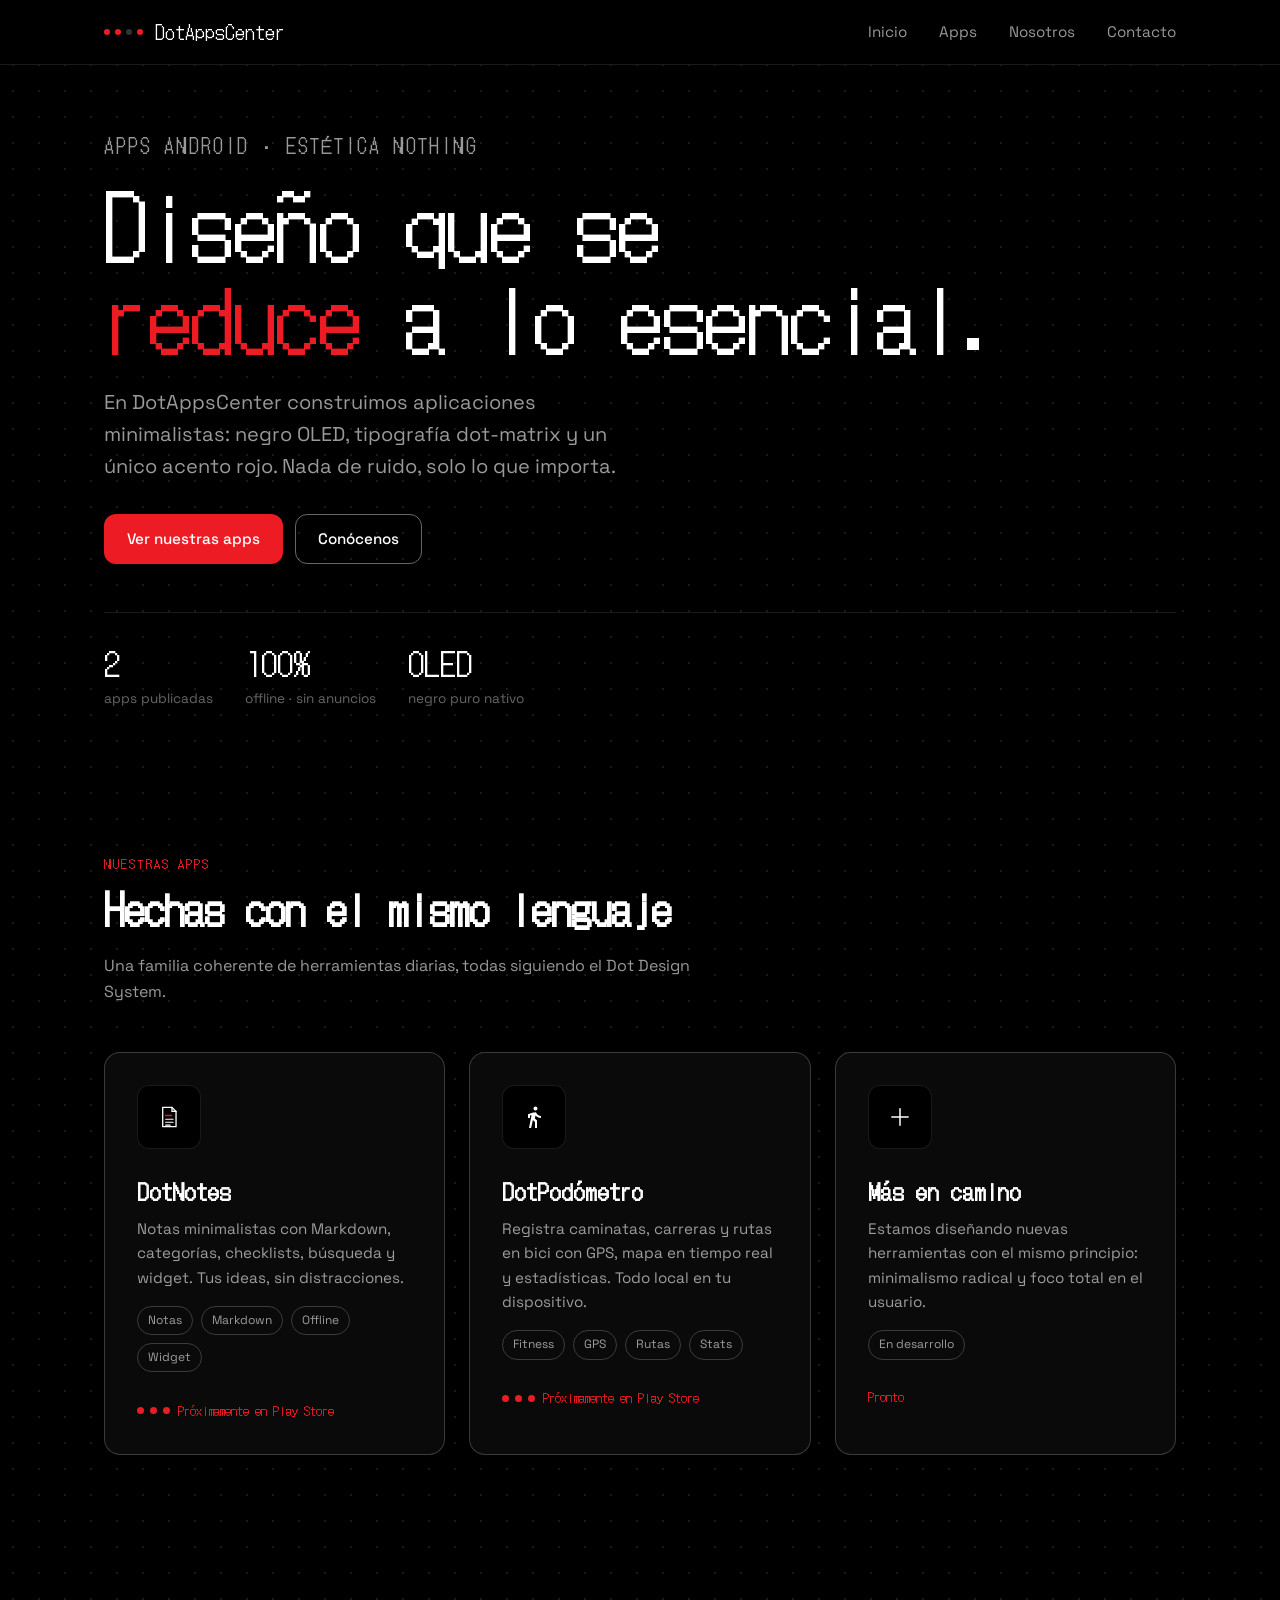
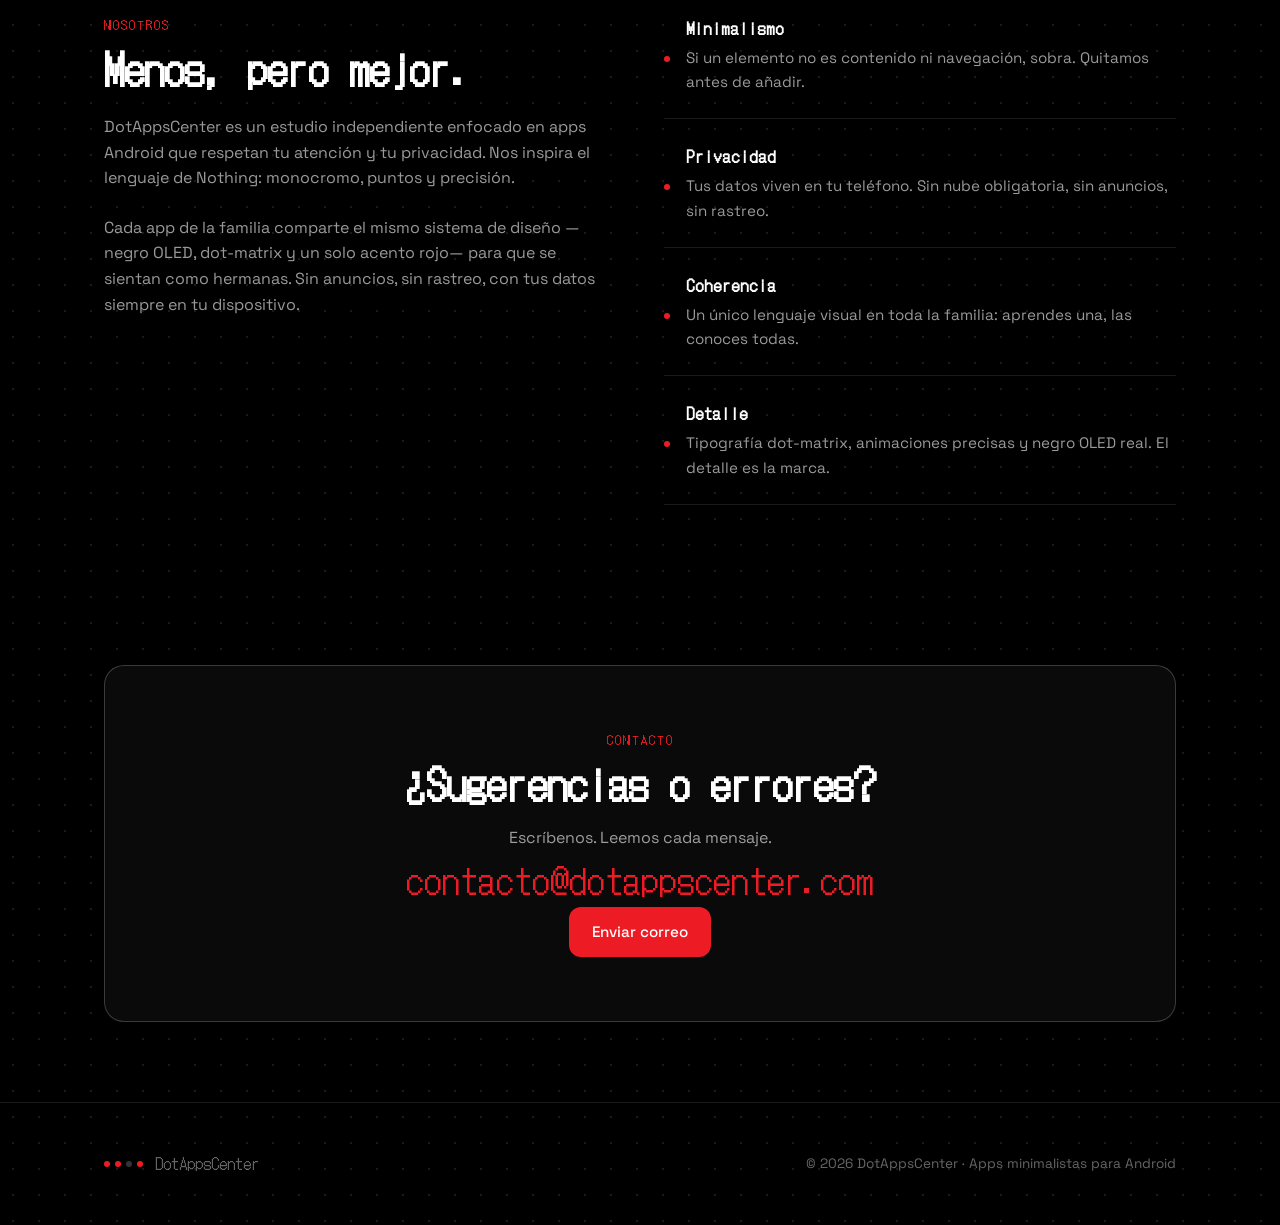
==== index.html @ b8630265 "Initial commit — web DotAppsCenter Sitio estático (HTML/CSS/JS) con la estética Dot: home, apps, nos" ====
<!DOCTYPE html>
<html lang="es">
<head>
  <meta charset="UTF-8" />
  <meta name="viewport" content="width=device-width, initial-scale=1.0" />
  <title>DotAppsCenter — Apps minimalistas</title>
  <meta name="description" content="DotAppsCenter crea apps Android minimalistas con estética Nothing: monocromo, dot-matrix y diseño esencial." />

  <!-- Fuentes: DotGothic16 (dot-matrix) + Space Grotesk — ambas SIL OFL -->
  <link rel="preconnect" href="https://fonts.googleapis.com" />
  <link rel="preconnect" href="https://fonts.gstatic.com" crossorigin />
  <link href="https://fonts.googleapis.com/css2?family=DotGothic16&family=Space+Grotesk:wght@400;500;700&display=swap" rel="stylesheet" />

  <link rel="stylesheet" href="css/styles.css" />
</head>
<body>

  <!-- ============ NAV ============ -->
  <header class="nav">
    <div class="container nav-inner">
      <a href="#inicio" class="brand">
        <span class="dots" aria-hidden="true">
          <span class="on"></span><span class="on"></span><span></span><span class="on"></span>
        </span>
        DotAppsCenter
      </a>
      <nav class="nav-links" id="navLinks">
        <a href="#inicio">Inicio</a>
        <a href="#apps">Apps</a>
        <a href="#nosotros">Nosotros</a>
        <a href="#contacto">Contacto</a>
      </nav>
      <button class="nav-toggle" id="navToggle" aria-label="Menú">
        <svg viewBox="0 0 24 24" fill="none" stroke="currentColor" stroke-width="2">
          <path d="M3 6h18M3 12h18M3 18h18" stroke-linecap="round" />
        </svg>
      </button>
    </div>
  </header>

  <main>
    <!-- ============ HERO / INICIO ============ -->
    <section id="inicio" class="hero">
      <div class="container">
        <p class="eyebrow">Apps Android · Estética Nothing</p>
        <h1 class="display">
          Diseño que se<br /><span class="accent">reduce</span> a lo esencial.
        </h1>
        <p>
          En DotAppsCenter construimos aplicaciones minimalistas: negro OLED,
          tipografía dot-matrix y un único acento rojo. Nada de ruido, solo lo que importa.
        </p>
        <div class="hero-cta">
          <a href="#apps" class="btn btn-primary">Ver nuestras apps</a>
          <a href="#nosotros" class="btn btn-ghost">Conócenos</a>
        </div>

        <div class="hero-meta">
          <div class="stat"><div class="num">2</div><div class="lbl">apps publicadas</div></div>
          <div class="stat"><div class="num">100%</div><div class="lbl">offline · sin anuncios</div></div>
          <div class="stat"><div class="num">OLED</div><div class="lbl">negro puro nativo</div></div>
        </div>
      </div>
    </section>

    <!-- ============ APPS ============ -->
    <section id="apps">
      <div class="container">
        <div class="section-head">
          <p class="eyebrow">Nuestras apps</p>
          <h2 class="section-title">Hechas con el mismo lenguaje</h2>
          <p class="muted">Una familia coherente de herramientas diarias, todas siguiendo el Dot Design System.</p>
        </div>

        <div class="apps-grid">
          <!-- DotNotes -->
          <article class="app-card">
            <div class="app-icon">
              <svg viewBox="0 0 108 108" aria-hidden="true">
                <path d="M37,28 L62,28 L73,39 L73,80 L37,80 Z" fill="none" stroke="#fff" stroke-width="3.5" stroke-linejoin="round" stroke-linecap="round"/>
                <path d="M62,28 L62,39 L73,39" fill="none" stroke="#fff" stroke-width="3.5" stroke-linejoin="round" stroke-linecap="round"/>
                <path d="M45,50 L61,50" stroke="#ed1c24" stroke-width="3.5" stroke-linecap="round"/>
                <path d="M45,60 L65,60 M45,68 L65,68 M45,76 L57,76" stroke="#fff" stroke-width="3" stroke-linecap="round"/>
              </svg>
            </div>
            <h3>DotNotes</h3>
            <p>Notas minimalistas con Markdown, categorías, checklists, búsqueda y widget. Tus ideas, sin distracciones.</p>
            <div class="tags">
              <span class="tag">Notas</span>
              <span class="tag">Markdown</span>
              <span class="tag">Offline</span>
              <span class="tag">Widget</span>
            </div>
            <span class="badge-soon"><span class="dot-pulse"><span></span><span></span><span></span></span> Próximamente en Play Store</span>
          </article>

          <!-- DotPodómetro -->
          <article class="app-card">
            <div class="app-icon">
              <svg viewBox="0 0 108 108" aria-hidden="true">
                <g transform="translate(21.6,21.6) scale(2.7)">
                  <path fill="#fff" d="M13.5,5.5c1.1,0 2,-0.9 2,-2s-0.9,-2 -2,-2 -2,0.9 -2,2 0.9,2 2,2zM9.8,8.9L7,23h2.1l1.8,-8 2.1,2v6h2v-7.5l-2.1,-2 0.6,-3C14.8,12 16.8,13 19,13v-2c-1.9,0 -3.5,-1 -4.3,-2.4l-1,-1.6C13.3,7.8 12.7,7.4 12,7.4c-0.3,0 -0.5,0.1 -0.8,0.1L6,9.3V13h2V10.6l1.8,-0.7"/>
                </g>
              </svg>
            </div>
            <h3>DotPodómetro</h3>
            <p>Registra caminatas, carreras y rutas en bici con GPS, mapa en tiempo real y estadísticas. Todo local en tu dispositivo.</p>
            <div class="tags">
              <span class="tag">Fitness</span>
              <span class="tag">GPS</span>
              <span class="tag">Rutas</span>
              <span class="tag">Stats</span>
            </div>
            <span class="badge-soon"><span class="dot-pulse"><span></span><span></span><span></span></span> Próximamente en Play Store</span>
          </article>

          <!-- Próxima app -->
          <article class="app-card">
            <div class="app-icon">
              <svg viewBox="0 0 108 108" aria-hidden="true">
                <path d="M54,32 V76 M32,54 H76" stroke="#fff" stroke-width="4" stroke-linecap="round"/>
              </svg>
            </div>
            <h3>Más en camino</h3>
            <p>Estamos diseñando nuevas herramientas con el mismo principio: minimalismo radical y foco total en el usuario.</p>
            <div class="tags">
              <span class="tag">En desarrollo</span>
            </div>
            <span class="badge-soon">Pronto</span>
          </article>
        </div>
      </div>
    </section>

    <!-- ============ NOSOTROS ============ -->
    <section id="nosotros">
      <div class="container">
        <div class="about-grid">
          <div>
            <p class="eyebrow">Nosotros</p>
            <h2 class="section-title">Menos, pero mejor.</h2>
            <p class="muted" style="margin-bottom:24px">
              DotAppsCenter es un estudio independiente enfocado en apps Android
              que respetan tu atención y tu privacidad. Nos inspira el lenguaje de
              Nothing: monocromo, puntos y precisión.
            </p>
            <p class="muted">
              Cada app de la familia comparte el mismo sistema de diseño —negro OLED,
              dot-matrix y un solo acento rojo— para que se sientan como hermanas.
              Sin anuncios, sin rastreo, con tus datos siempre en tu dispositivo.
            </p>
          </div>

          <div class="values">
            <div class="value">
              <span class="dots v-dot" aria-hidden="true"><span class="on"></span></span>
              <div><h4>Minimalismo</h4><p>Si un elemento no es contenido ni navegación, sobra. Quitamos antes de añadir.</p></div>
            </div>
            <div class="value">
              <span class="dots v-dot" aria-hidden="true"><span class="on"></span></span>
              <div><h4>Privacidad</h4><p>Tus datos viven en tu teléfono. Sin nube obligatoria, sin anuncios, sin rastreo.</p></div>
            </div>
            <div class="value">
              <span class="dots v-dot" aria-hidden="true"><span class="on"></span></span>
              <div><h4>Coherencia</h4><p>Un único lenguaje visual en toda la familia: aprendes una, las conoces todas.</p></div>
            </div>
            <div class="value">
              <span class="dots v-dot" aria-hidden="true"><span class="on"></span></span>
              <div><h4>Detalle</h4><p>Tipografía dot-matrix, animaciones precisas y negro OLED real. El detalle es la marca.</p></div>
            </div>
          </div>
        </div>
      </div>
    </section>

    <!-- ============ CONTACTO ============ -->
    <section id="contacto">
      <div class="container">
        <div class="contact-card">
          <p class="eyebrow">Contacto</p>
          <h2 class="section-title" style="margin-bottom:8px">¿Sugerencias o errores?</h2>
          <p class="muted">Escríbenos. Leemos cada mensaje.</p>
          <!-- TODO: reemplazar por el correo de soporte real -->
          <a class="email" id="contactEmail" href="mailto:contacto@dotappscenter.com">contacto@dotappscenter.com</a>
          <div>
            <a class="btn btn-primary" id="contactBtn" href="mailto:contacto@dotappscenter.com?subject=Contacto%20%C2%B7%20DotAppsCenter">Enviar correo</a>
          </div>
        </div>
      </div>
    </section>
  </main>

  <!-- ============ FOOTER ============ -->
  <footer>
    <div class="container footer-inner">
      <div class="brand" style="font-size:1rem">
        <span class="dots" aria-hidden="true"><span class="on"></span><span class="on"></span><span></span><span class="on"></span></span>
        DotAppsCenter
      </div>
      <div>© <span id="year"></span> DotAppsCenter · Apps minimalistas para Android</div>
    </div>
  </footer>

  <script src="js/main.js"></script>
</body>
</html>
---- css/styles.css ----
/* ============================================================
   DotAppsCenter — Dot Design System (web)
   Monocromo + acento rojo · estética Nothing/Dot
   ============================================================ */

:root {
  /* Color */
  --dot-black: #000000;
  --dot-surface: #0a0a0a;
  --dot-elevated: #141414;
  --dot-white: #ffffff;
  --dot-white-80: rgba(255, 255, 255, 0.8);
  --dot-white-60: rgba(255, 255, 255, 0.6);
  --dot-white-40: rgba(255, 255, 255, 0.4);
  --dot-white-20: rgba(255, 255, 255, 0.2);
  --dot-white-10: rgba(255, 255, 255, 0.1);
  --dot-red: #ed1c24;
  --dot-red-dim: #8b1016;

  /* Tipografía */
  --font-display: "DotGothic16", "Space Mono", monospace;
  --font-body: "Space Grotesk", system-ui, sans-serif;

  /* Espaciado base 8 */
  --s-1: 4px;  --s-2: 8px;  --s-3: 12px; --s-4: 16px;
  --s-6: 24px; --s-8: 32px; --s-12: 48px; --s-16: 64px; --s-20: 80px;

  /* Forma */
  --radius-s: 12px;
  --radius-m: 16px;
  --radius-l: 20px;

  --maxw: 1120px;
}

* { box-sizing: border-box; margin: 0; padding: 0; }

html { scroll-behavior: smooth; scroll-padding-top: 80px; }

body {
  font-family: var(--font-body);
  background: var(--dot-black);
  color: var(--dot-white);
  line-height: 1.6;
  -webkit-font-smoothing: antialiased;
  /* Fondo sutil de matriz de puntos */
  background-image: radial-gradient(var(--dot-white-10) 1px, transparent 1px);
  background-size: 26px 26px;
  overflow-x: hidden;
}

a { color: inherit; text-decoration: none; }
img, svg { display: block; }

.container {
  width: 100%;
  max-width: var(--maxw);
  margin: 0 auto;
  padding: 0 var(--s-6);
}

/* ---------- Tipografía ---------- */
.display {
  font-family: var(--font-display);
  font-weight: 400;
  line-height: 1.05;
  letter-spacing: -0.5px;
}
.eyebrow {
  font-family: var(--font-display);
  font-size: 0.8rem;
  letter-spacing: 2px;
  text-transform: uppercase;
  color: var(--dot-red);
}
.section-title {
  font-family: var(--font-display);
  font-size: clamp(1.8rem, 4vw, 2.6rem);
  margin-bottom: var(--s-3);
}
.muted { color: var(--dot-white-60); }

/* ---------- Marca / puntos ---------- */
.dots {
  display: inline-flex;
  gap: 5px;
  align-items: center;
}
.dots span {
  width: 6px; height: 6px; border-radius: 50%;
  background: var(--dot-white-20);
}
.dots span.on { background: var(--dot-red); }

/* Pulso de 3 puntos (loader / acento animado) */
.dot-pulse { display: inline-flex; gap: 6px; }
.dot-pulse span {
  width: 7px; height: 7px; border-radius: 50%;
  background: var(--dot-red);
  animation: pulse 1.2s infinite ease-in-out;
}
.dot-pulse span:nth-child(2) { animation-delay: 0.2s; }
.dot-pulse span:nth-child(3) { animation-delay: 0.4s; }
@keyframes pulse { 0%,100% { opacity: 0.2; } 50% { opacity: 1; } }

/* ---------- Navbar ---------- */
.nav {
  position: sticky; top: 0; z-index: 50;
  background: rgba(0, 0, 0, 0.85);
  backdrop-filter: blur(12px);
  border-bottom: 1px solid var(--dot-white-10);
}
.nav-inner {
  display: flex; align-items: center; justify-content: space-between;
  height: 64px;
}
.brand {
  display: flex; align-items: center; gap: var(--s-3);
  font-family: var(--font-display);
  font-size: 1.15rem;
}
.nav-links { display: flex; gap: var(--s-8); align-items: center; }
.nav-links a {
  color: var(--dot-white-60);
  font-size: 0.95rem;
  transition: color 0.15s;
}
.nav-links a:hover { color: var(--dot-white); }
.nav-toggle {
  display: none; background: none; border: 0; cursor: pointer;
  width: 28px; height: 28px; color: var(--dot-white);
}

/* ---------- Botones ---------- */
.btn {
  display: inline-flex; align-items: center; gap: var(--s-2);
  font-family: var(--font-body); font-weight: 500; font-size: 0.95rem;
  padding: 12px 22px; border-radius: var(--radius-s);
  border: 1px solid transparent; cursor: pointer;
  transition: transform 0.15s, background 0.15s, border-color 0.15s;
}
.btn-primary { background: var(--dot-red); color: var(--dot-white); }
.btn-primary:hover { background: var(--dot-red-dim); }
.btn-ghost { border-color: var(--dot-white-40); color: var(--dot-white); }
.btn-ghost:hover { border-color: var(--dot-white); background: var(--dot-white-10); }
.btn:active { transform: translateY(1px); }

/* ---------- Secciones ---------- */
section { padding: var(--s-20) 0; }
.section-head { max-width: 640px; margin-bottom: var(--s-12); }

/* ---------- Hero ---------- */
.hero { padding-top: var(--s-16); padding-bottom: var(--s-16); }
.hero h1 {
  font-size: clamp(2.6rem, 8vw, 5.5rem);
  margin: var(--s-4) 0 var(--s-6);
}
.hero h1 .accent { color: var(--dot-red); }
.hero p {
  font-size: clamp(1rem, 2.5vw, 1.25rem);
  color: var(--dot-white-60);
  max-width: 560px;
}
.hero-cta { display: flex; gap: var(--s-3); margin-top: var(--s-8); flex-wrap: wrap; }
.hero-meta {
  margin-top: var(--s-12);
  display: flex; gap: var(--s-8); flex-wrap: wrap;
  border-top: 1px solid var(--dot-white-10);
  padding-top: var(--s-6);
}
.hero-meta .stat .num {
  font-family: var(--font-display);
  font-size: 2rem; color: var(--dot-white);
}
.hero-meta .stat .lbl { font-size: 0.85rem; color: var(--dot-white-40); }

/* ---------- Apps ---------- */
.apps-grid {
  display: grid; gap: var(--s-6);
  grid-template-columns: repeat(auto-fit, minmax(300px, 1fr));
}
.app-card {
  background: var(--dot-surface);
  border: 1px solid var(--dot-white-20);
  border-radius: var(--radius-m);
  padding: var(--s-8);
  transition: border-color 0.2s, transform 0.2s;
}
.app-card:hover { border-color: var(--dot-white-40); transform: translateY(-4px); }
.app-icon {
  width: 64px; height: 64px; border-radius: var(--radius-s);
  background: var(--dot-black);
  border: 1px solid var(--dot-white-10);
  display: grid; place-items: center;
  margin-bottom: var(--s-6);
}
.app-icon svg { width: 40px; height: 40px; }
.app-card h3 { font-family: var(--font-display); font-size: 1.4rem; margin-bottom: var(--s-2); }
.app-card p { color: var(--dot-white-60); font-size: 0.95rem; margin-bottom: var(--s-4); }
.tags { display: flex; gap: var(--s-2); flex-wrap: wrap; margin-bottom: var(--s-6); }
.tag {
  font-size: 0.75rem; color: var(--dot-white-60);
  border: 1px solid var(--dot-white-20);
  padding: 4px 10px; border-radius: 999px;
}
.badge-soon {
  display: inline-flex; align-items: center; gap: var(--s-2);
  font-size: 0.8rem; color: var(--dot-red);
  font-family: var(--font-display);
}

/* ---------- About ---------- */
.about-grid {
  display: grid; gap: var(--s-12);
  grid-template-columns: 1fr 1fr;
  align-items: start;
}
.values { display: grid; gap: var(--s-6); }
.value {
  display: flex; gap: var(--s-4);
  padding-bottom: var(--s-6);
  border-bottom: 1px solid var(--dot-white-10);
}
.value .v-dot { margin-top: 8px; }
.value h4 { font-family: var(--font-display); font-size: 1.05rem; margin-bottom: var(--s-1); }
.value p { color: var(--dot-white-60); font-size: 0.95rem; }

/* ---------- Contact ---------- */
.contact-card {
  background: var(--dot-surface);
  border: 1px solid var(--dot-white-20);
  border-radius: var(--radius-l);
  padding: var(--s-16) var(--s-8);
  text-align: center;
}
.contact-card .email {
  font-family: var(--font-display);
  font-size: clamp(1.3rem, 4vw, 2.2rem);
  color: var(--dot-red);
  margin: var(--s-4) 0 var(--s-8);
  word-break: break-all;
}

/* ---------- Footer ---------- */
footer {
  border-top: 1px solid var(--dot-white-10);
  padding: var(--s-12) 0;
}
.footer-inner {
  display: flex; align-items: center; justify-content: space-between;
  flex-wrap: wrap; gap: var(--s-4);
  color: var(--dot-white-40); font-size: 0.85rem;
}

/* ---------- Responsive ---------- */
@media (max-width: 760px) {
  .nav-links {
    position: absolute; top: 64px; left: 0; right: 0;
    flex-direction: column; gap: 0;
    background: var(--dot-black);
    border-bottom: 1px solid var(--dot-white-10);
    max-height: 0; overflow: hidden;
    transition: max-height 0.25s ease;
  }
  .nav-links.open { max-height: 320px; }
  .nav-links a { padding: var(--s-4) var(--s-6); width: 100%; border-top: 1px solid var(--dot-white-10); }
  .nav-toggle { display: block; }
  .about-grid { grid-template-columns: 1fr; }
}
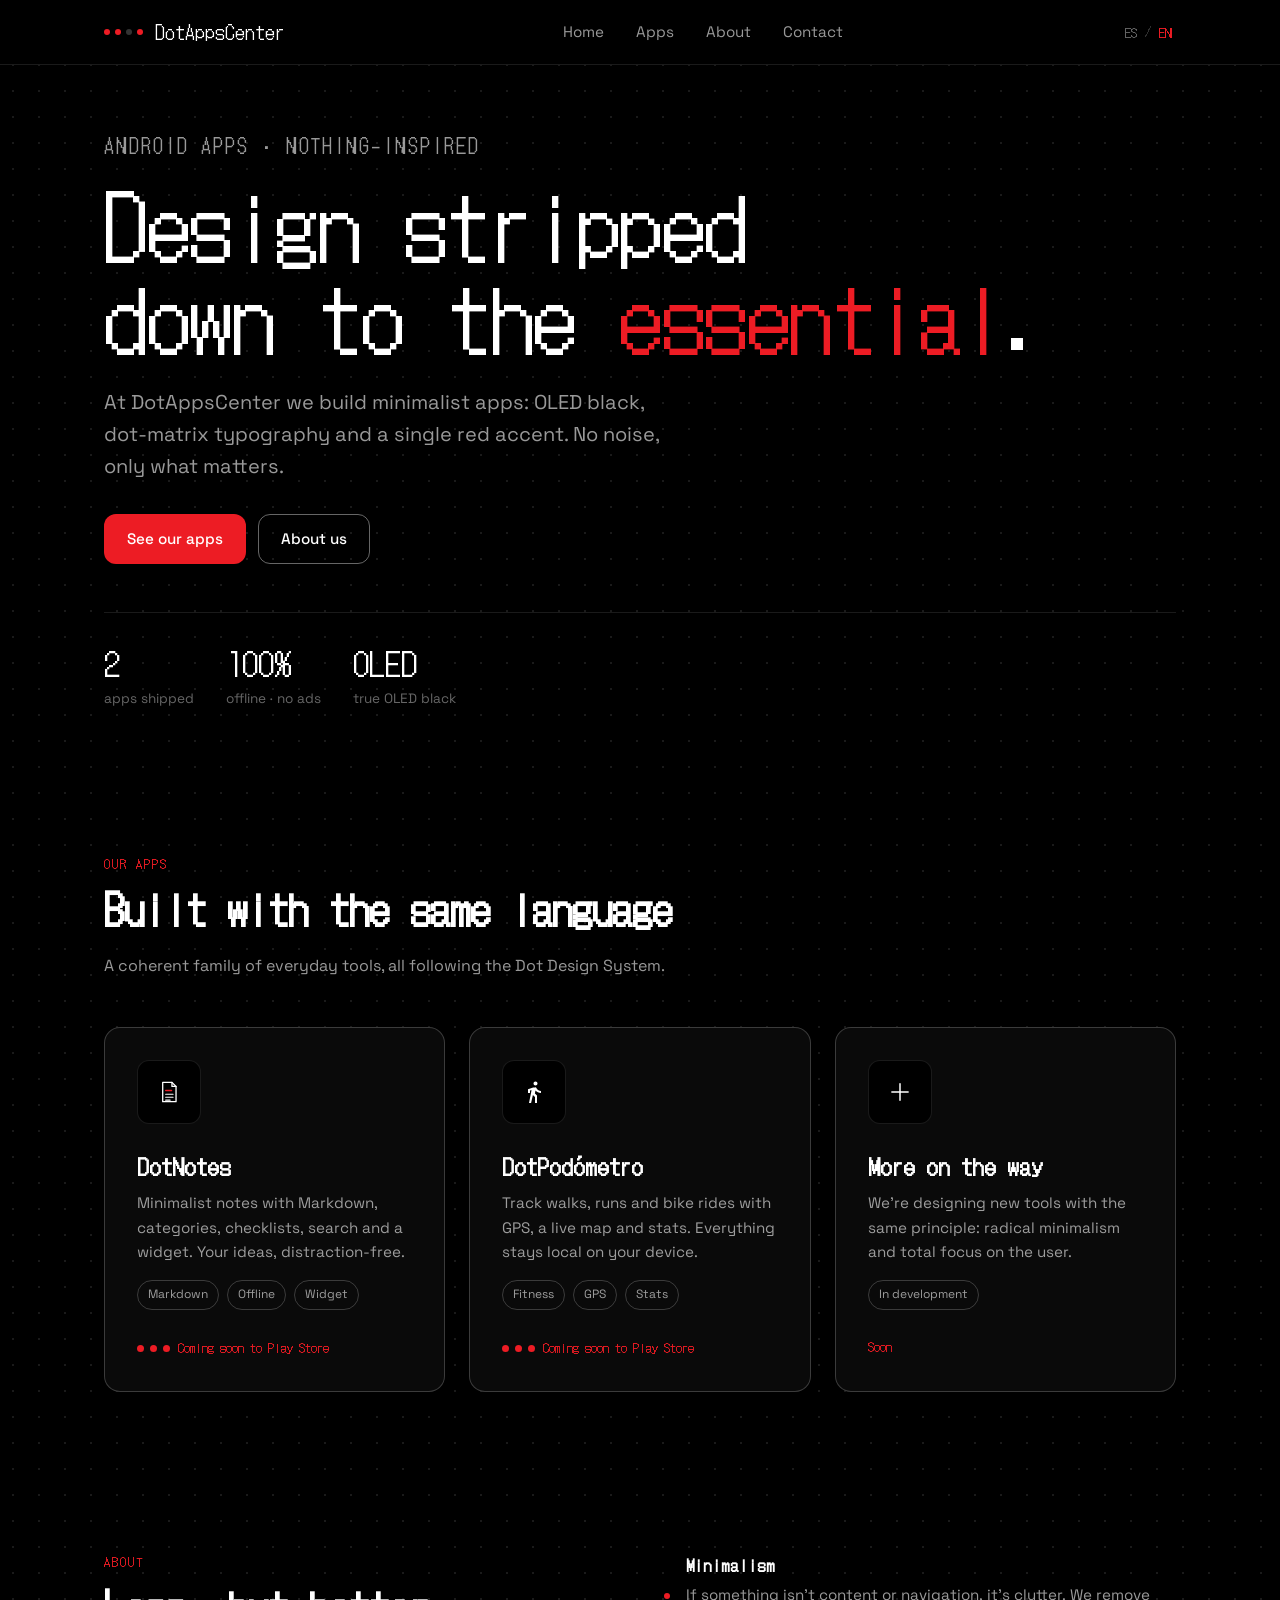
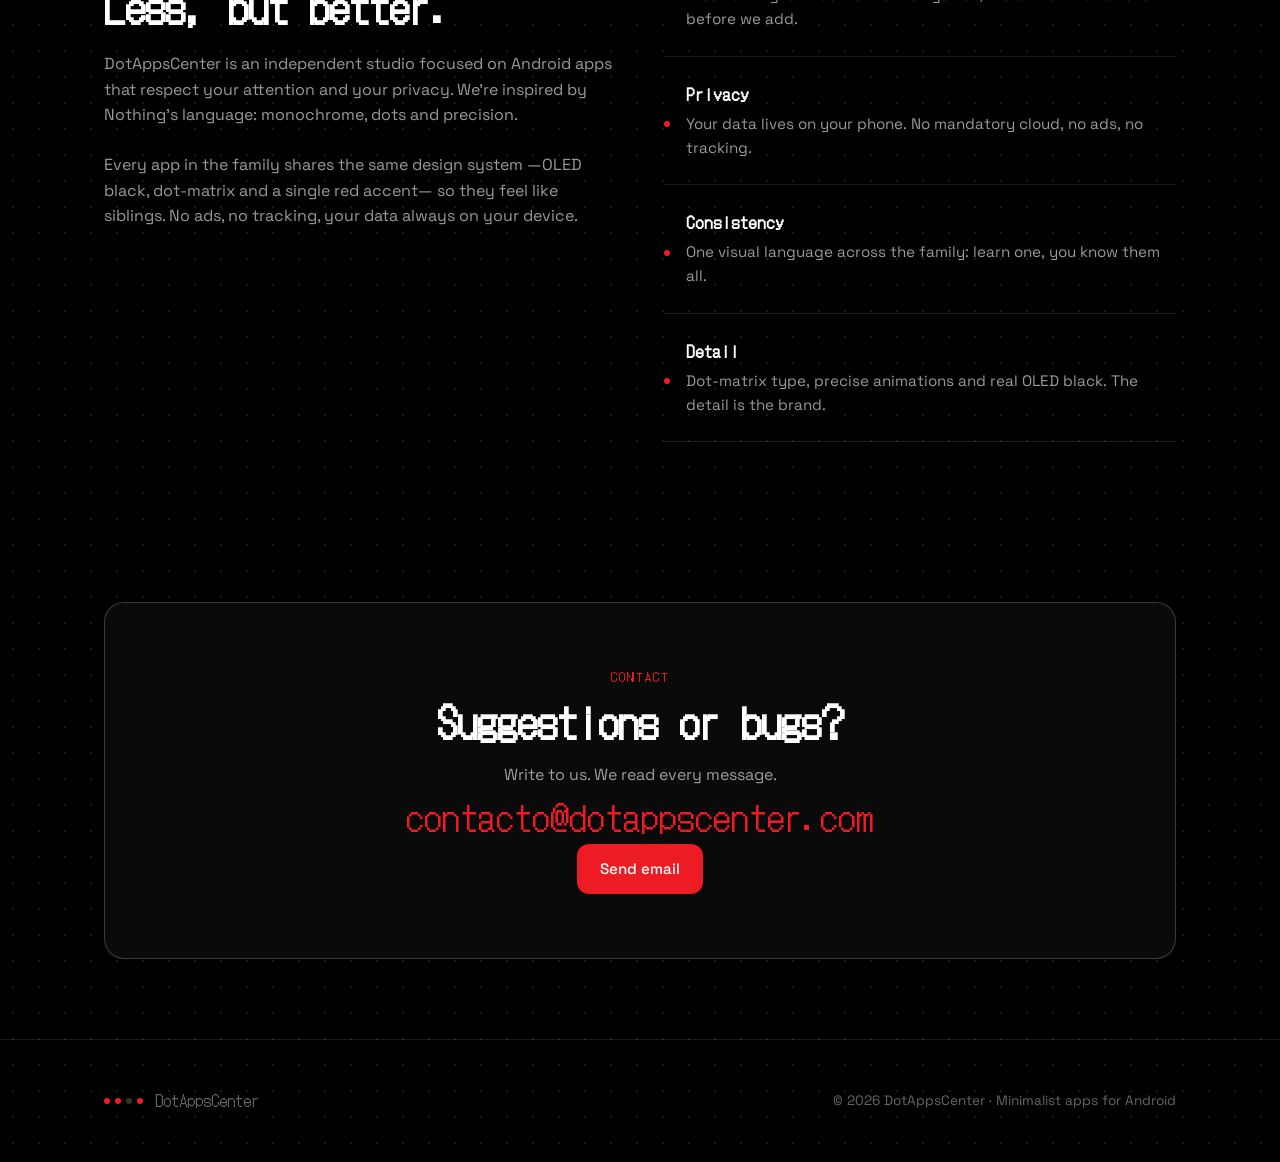
==== commit aa91a816: "Añadir inglés (i18n ES/EN) con selector de idioma - Diccionario es/en en js/i18n.js; textos con data" ====
--- a/index.html
+++ b/index.html
@@ -13,7 +13,7 @@
 
   <link rel="stylesheet" href="css/styles.css" />
 </head>
-<body>
+<body data-title-key="meta.title">
 
   <!-- ============ NAV ============ -->
   <header class="nav">
@@ -25,16 +25,21 @@
         DotAppsCenter
       </a>
       <nav class="nav-links" id="navLinks">
-        <a href="#inicio">Inicio</a>
-        <a href="#apps">Apps</a>
-        <a href="#nosotros">Nosotros</a>
-        <a href="#contacto">Contacto</a>
+        <a href="#inicio" data-i18n="nav.home">Inicio</a>
+        <a href="#apps" data-i18n="nav.apps">Apps</a>
+        <a href="#nosotros" data-i18n="nav.about">Nosotros</a>
+        <a href="#contacto" data-i18n="nav.contact">Contacto</a>
       </nav>
-      <button class="nav-toggle" id="navToggle" aria-label="Menú">
-        <svg viewBox="0 0 24 24" fill="none" stroke="currentColor" stroke-width="2">
-          <path d="M3 6h18M3 12h18M3 18h18" stroke-linecap="round" />
-        </svg>
-      </button>
+      <div class="nav-right">
+        <div class="lang" id="lang" role="group" aria-label="Idioma / Language">
+          <button type="button" data-lang="es">ES</button><span aria-hidden="true">/</span><button type="button" data-lang="en">EN</button>
+        </div>
+        <button class="nav-toggle" id="navToggle" aria-label="Menú">
+          <svg viewBox="0 0 24 24" fill="none" stroke="currentColor" stroke-width="2">
+            <path d="M3 6h18M3 12h18M3 18h18" stroke-linecap="round" />
+          </svg>
+        </button>
+      </div>
     </div>
   </header>
 
@@ -42,23 +47,23 @@
     <!-- ============ HERO / INICIO ============ -->
     <section id="inicio" class="hero">
       <div class="container">
-        <p class="eyebrow">Apps Android · Estética Nothing</p>
-        <h1 class="display">
+        <p class="eyebrow" data-i18n="hero.eyebrow">Apps Android · Estética Nothing</p>
+        <h1 class="display" data-i18n="hero.title">
           Diseño que se<br /><span class="accent">reduce</span> a lo esencial.
         </h1>
-        <p>
+        <p data-i18n="hero.desc">
           En DotAppsCenter construimos aplicaciones minimalistas: negro OLED,
           tipografía dot-matrix y un único acento rojo. Nada de ruido, solo lo que importa.
         </p>
         <div class="hero-cta">
-          <a href="#apps" class="btn btn-primary">Ver nuestras apps</a>
-          <a href="#nosotros" class="btn btn-ghost">Conócenos</a>
+          <a href="#apps" class="btn btn-primary" data-i18n="hero.cta1">Ver nuestras apps</a>
+          <a href="#nosotros" class="btn btn-ghost" data-i18n="hero.cta2">Conócenos</a>
         </div>
 
         <div class="hero-meta">
-          <div class="stat"><div class="num">2</div><div class="lbl">apps publicadas</div></div>
-          <div class="stat"><div class="num">100%</div><div class="lbl">offline · sin anuncios</div></div>
-          <div class="stat"><div class="num">OLED</div><div class="lbl">negro puro nativo</div></div>
+          <div class="stat"><div class="num">2</div><div class="lbl" data-i18n="hero.stat1">apps publicadas</div></div>
+          <div class="stat"><div class="num">100%</div><div class="lbl" data-i18n="hero.stat2">offline · sin anuncios</div></div>
+          <div class="stat"><div class="num">OLED</div><div class="lbl" data-i18n="hero.stat3">negro OLED puro</div></div>
         </div>
       </div>
     </section>
@@ -67,9 +72,9 @@
     <section id="apps">
       <div class="container">
         <div class="section-head">
-          <p class="eyebrow">Nuestras apps</p>
-          <h2 class="section-title">Hechas con el mismo lenguaje</h2>
-          <p class="muted">Una familia coherente de herramientas diarias, todas siguiendo el Dot Design System.</p>
+          <p class="eyebrow" data-i18n="apps.eyebrow">Nuestras apps</p>
+          <h2 class="section-title" data-i18n="apps.title">Hechas con el mismo lenguaje</h2>
+          <p class="muted" data-i18n="apps.subtitle">Una familia coherente de herramientas diarias, todas siguiendo el Dot Design System.</p>
         </div>
 
         <div class="apps-grid">
@@ -84,14 +89,13 @@
               </svg>
             </div>
             <h3>DotNotes</h3>
-            <p>Notas minimalistas con Markdown, categorías, checklists, búsqueda y widget. Tus ideas, sin distracciones.</p>
+            <p data-i18n="apps.notes.desc">Notas minimalistas con Markdown, categorías, checklists, búsqueda y widget. Tus ideas, sin distracciones.</p>
             <div class="tags">
-              <span class="tag">Notas</span>
               <span class="tag">Markdown</span>
               <span class="tag">Offline</span>
               <span class="tag">Widget</span>
             </div>
-            <span class="badge-soon"><span class="dot-pulse"><span></span><span></span><span></span></span> Próximamente en Play Store</span>
+            <span class="badge-soon"><span class="dot-pulse"><span></span><span></span><span></span></span> <span data-i18n="apps.badge.soon">Próximamente en Play Store</span></span>
           </article>
 
           <!-- DotPodómetro -->
@@ -104,14 +108,13 @@
               </svg>
             </div>
             <h3>DotPodómetro</h3>
-            <p>Registra caminatas, carreras y rutas en bici con GPS, mapa en tiempo real y estadísticas. Todo local en tu dispositivo.</p>
+            <p data-i18n="apps.podo.desc">Registra caminatas, carreras y rutas en bici con GPS, mapa en tiempo real y estadísticas. Todo local en tu dispositivo.</p>
             <div class="tags">
               <span class="tag">Fitness</span>
               <span class="tag">GPS</span>
-              <span class="tag">Rutas</span>
               <span class="tag">Stats</span>
             </div>
-            <span class="badge-soon"><span class="dot-pulse"><span></span><span></span><span></span></span> Próximamente en Play Store</span>
+            <span class="badge-soon"><span class="dot-pulse"><span></span><span></span><span></span></span> <span data-i18n="apps.badge.soon">Próximamente en Play Store</span></span>
           </article>
 
           <!-- Próxima app -->
@@ -121,12 +124,12 @@
                 <path d="M54,32 V76 M32,54 H76" stroke="#fff" stroke-width="4" stroke-linecap="round"/>
               </svg>
             </div>
-            <h3>Más en camino</h3>
-            <p>Estamos diseñando nuevas herramientas con el mismo principio: minimalismo radical y foco total en el usuario.</p>
+            <h3 data-i18n="apps.soon.title">Más en camino</h3>
+            <p data-i18n="apps.soon.desc">Estamos diseñando nuevas herramientas con el mismo principio: minimalismo radical y foco total en el usuario.</p>
             <div class="tags">
-              <span class="tag">En desarrollo</span>
-            </div>
-            <span class="badge-soon">Pronto</span>
+              <span class="tag" data-i18n="apps.soon.tag">En desarrollo</span>
+            </div>
+            <span class="badge-soon" data-i18n="apps.soon.badge">Pronto</span>
           </article>
         </div>
       </div>
@@ -137,14 +140,14 @@
       <div class="container">
         <div class="about-grid">
           <div>
-            <p class="eyebrow">Nosotros</p>
-            <h2 class="section-title">Menos, pero mejor.</h2>
-            <p class="muted" style="margin-bottom:24px">
+            <p class="eyebrow" data-i18n="about.eyebrow">Nosotros</p>
+            <h2 class="section-title" data-i18n="about.title">Menos, pero mejor.</h2>
+            <p class="muted" style="margin-bottom:24px" data-i18n="about.p1">
               DotAppsCenter es un estudio independiente enfocado en apps Android
               que respetan tu atención y tu privacidad. Nos inspira el lenguaje de
               Nothing: monocromo, puntos y precisión.
             </p>
-            <p class="muted">
+            <p class="muted" data-i18n="about.p2">
               Cada app de la familia comparte el mismo sistema de diseño —negro OLED,
               dot-matrix y un solo acento rojo— para que se sientan como hermanas.
               Sin anuncios, sin rastreo, con tus datos siempre en tu dispositivo.
@@ -154,19 +157,19 @@
           <div class="values">
             <div class="value">
               <span class="dots v-dot" aria-hidden="true"><span class="on"></span></span>
-              <div><h4>Minimalismo</h4><p>Si un elemento no es contenido ni navegación, sobra. Quitamos antes de añadir.</p></div>
-            </div>
-            <div class="value">
-              <span class="dots v-dot" aria-hidden="true"><span class="on"></span></span>
-              <div><h4>Privacidad</h4><p>Tus datos viven en tu teléfono. Sin nube obligatoria, sin anuncios, sin rastreo.</p></div>
-            </div>
-            <div class="value">
-              <span class="dots v-dot" aria-hidden="true"><span class="on"></span></span>
-              <div><h4>Coherencia</h4><p>Un único lenguaje visual en toda la familia: aprendes una, las conoces todas.</p></div>
-            </div>
-            <div class="value">
-              <span class="dots v-dot" aria-hidden="true"><span class="on"></span></span>
-              <div><h4>Detalle</h4><p>Tipografía dot-matrix, animaciones precisas y negro OLED real. El detalle es la marca.</p></div>
+              <div><h4 data-i18n="about.v1t">Minimalismo</h4><p data-i18n="about.v1d">Si un elemento no es contenido ni navegación, sobra. Quitamos antes de añadir.</p></div>
+            </div>
+            <div class="value">
+              <span class="dots v-dot" aria-hidden="true"><span class="on"></span></span>
+              <div><h4 data-i18n="about.v2t">Privacidad</h4><p data-i18n="about.v2d">Tus datos viven en tu teléfono. Sin nube obligatoria, sin anuncios, sin rastreo.</p></div>
+            </div>
+            <div class="value">
+              <span class="dots v-dot" aria-hidden="true"><span class="on"></span></span>
+              <div><h4 data-i18n="about.v3t">Coherencia</h4><p data-i18n="about.v3d">Un único lenguaje visual en toda la familia: aprendes una, las conoces todas.</p></div>
+            </div>
+            <div class="value">
+              <span class="dots v-dot" aria-hidden="true"><span class="on"></span></span>
+              <div><h4 data-i18n="about.v4t">Detalle</h4><p data-i18n="about.v4d">Tipografía dot-matrix, animaciones precisas y negro OLED real. El detalle es la marca.</p></div>
             </div>
           </div>
         </div>
@@ -177,13 +180,13 @@
     <section id="contacto">
       <div class="container">
         <div class="contact-card">
-          <p class="eyebrow">Contacto</p>
-          <h2 class="section-title" style="margin-bottom:8px">¿Sugerencias o errores?</h2>
-          <p class="muted">Escríbenos. Leemos cada mensaje.</p>
+          <p class="eyebrow" data-i18n="contact.eyebrow">Contacto</p>
+          <h2 class="section-title" style="margin-bottom:8px" data-i18n="contact.title">¿Sugerencias o errores?</h2>
+          <p class="muted" data-i18n="contact.sub">Escríbenos. Leemos cada mensaje.</p>
           <!-- TODO: reemplazar por el correo de soporte real -->
           <a class="email" id="contactEmail" href="mailto:contacto@dotappscenter.com">contacto@dotappscenter.com</a>
           <div>
-            <a class="btn btn-primary" id="contactBtn" href="mailto:contacto@dotappscenter.com?subject=Contacto%20%C2%B7%20DotAppsCenter">Enviar correo</a>
+            <a class="btn btn-primary" id="contactBtn" href="mailto:contacto@dotappscenter.com?subject=Contacto%20%C2%B7%20DotAppsCenter" data-i18n="contact.btn">Enviar correo</a>
           </div>
         </div>
       </div>
@@ -197,10 +200,11 @@
         <span class="dots" aria-hidden="true"><span class="on"></span><span class="on"></span><span></span><span class="on"></span></span>
         DotAppsCenter
       </div>
-      <div>© <span id="year"></span> DotAppsCenter · Apps minimalistas para Android</div>
+      <div>© <span id="year"></span> DotAppsCenter · <span data-i18n="footer.tagline">Apps minimalistas para Android</span></div>
     </div>
   </footer>
 
+  <script src="js/i18n.js"></script>
   <script src="js/main.js"></script>
 </body>
 </html>
--- a/css/styles.css
+++ b/css/styles.css
@@ -267,3 +267,11 @@
   .nav-toggle { display: block; }
   .about-grid { grid-template-columns: 1fr; }
 }
+
+/* ---------- Selector de idioma ---------- */
+.nav-right { display: flex; align-items: center; gap: var(--s-4); }
+.lang { display: inline-flex; align-items: center; gap: 4px; font-family: var(--font-display); font-size: 0.85rem; }
+.lang button { background: none; border: 0; color: var(--dot-white-40); cursor: pointer; font-family: inherit; font-size: inherit; padding: 4px; }
+.lang button:hover { color: var(--dot-white-80); }
+.lang button.active { color: var(--dot-red); }
+.lang span { color: var(--dot-white-20); }
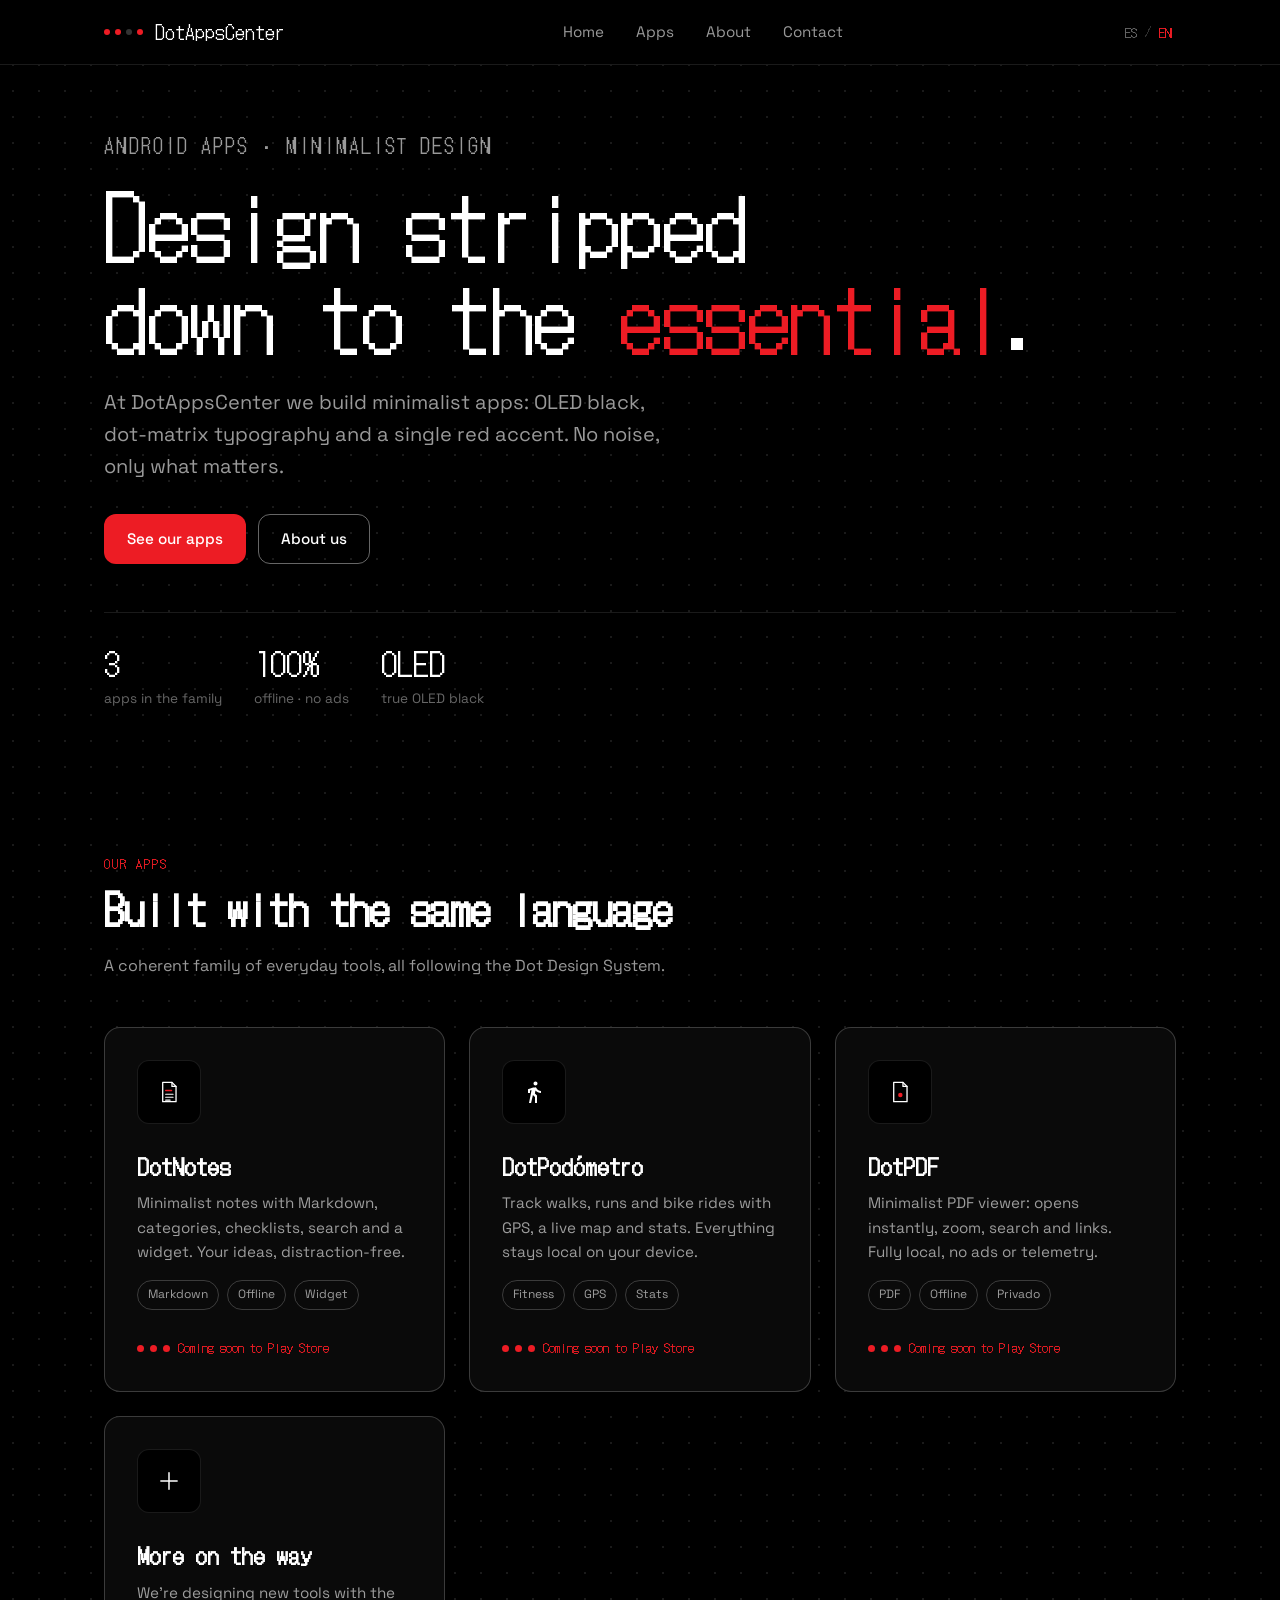
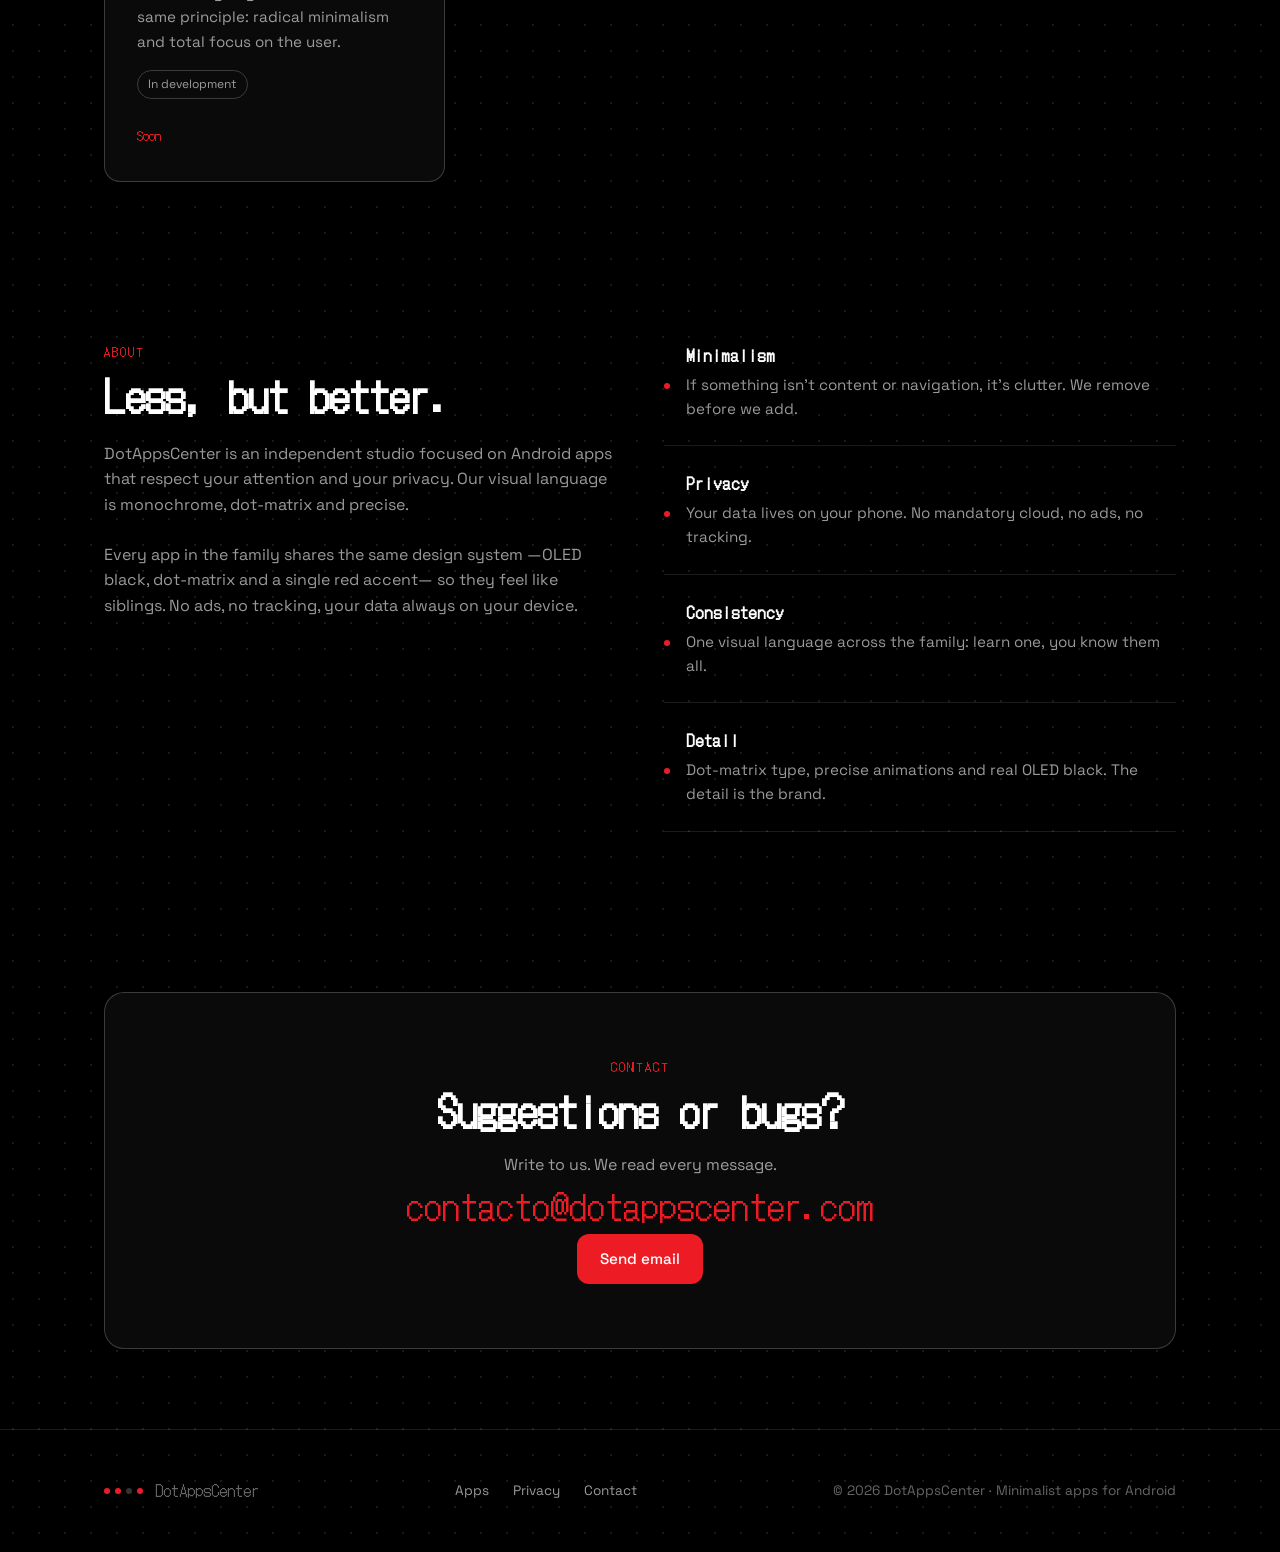
==== commit 756b750a: "Web: añade DotPDF, enlace a privacidad y retira referencias a Nothing - index.html: nueva tarjeta de" ====
--- a/index.html
+++ b/index.html
@@ -4,7 +4,46 @@
   <meta charset="UTF-8" />
   <meta name="viewport" content="width=device-width, initial-scale=1.0" />
   <title>DotAppsCenter — Apps minimalistas</title>
-  <meta name="description" content="DotAppsCenter crea apps Android minimalistas con estética Nothing: monocromo, dot-matrix y diseño esencial." />
+  <meta name="description" content="DotAppsCenter crea apps Android minimalistas: monocromo, dot-matrix, negro OLED y un único acento rojo. Offline y sin anuncios." />
+  <link rel="canonical" href="https://dotappscenter.netlify.app/" />
+  <meta name="theme-color" content="#000000" />
+
+  <!-- Icons -->
+  <link rel="icon" href="favicon.svg" type="image/svg+xml" />
+  <link rel="icon" href="favicon-32.png" sizes="32x32" type="image/png" />
+  <link rel="apple-touch-icon" href="apple-touch-icon.png" />
+
+  <!-- Open Graph -->
+  <meta property="og:type" content="website" />
+  <meta property="og:site_name" content="DotAppsCenter" />
+  <meta property="og:title" content="DotAppsCenter — Apps minimalistas" />
+  <meta property="og:description" content="Apps Android minimalistas: monocromo, dot-matrix y un único acento rojo. Offline y sin anuncios." />
+  <meta property="og:url" content="https://dotappscenter.netlify.app/" />
+  <meta property="og:image" content="https://dotappscenter.netlify.app/og-image.png" />
+  <meta property="og:image:width" content="1200" />
+  <meta property="og:image:height" content="630" />
+  <meta property="og:image:alt" content="DotAppsCenter — Apps Android minimalistas" />
+  <meta property="og:locale" content="es_ES" />
+  <meta property="og:locale:alternate" content="en_US" />
+
+  <!-- Twitter -->
+  <meta name="twitter:card" content="summary_large_image" />
+  <meta name="twitter:title" content="DotAppsCenter — Apps minimalistas" />
+  <meta name="twitter:description" content="Apps Android minimalistas: monocromo, dot-matrix y un único acento rojo. Offline y sin anuncios." />
+  <meta name="twitter:image" content="https://dotappscenter.netlify.app/og-image.png" />
+
+  <!-- Structured data -->
+  <script type="application/ld+json">
+  {
+    "@context": "https://schema.org",
+    "@type": "Organization",
+    "name": "DotAppsCenter",
+    "url": "https://dotappscenter.netlify.app/",
+    "logo": "https://dotappscenter.netlify.app/favicon.svg",
+    "description": "Estudio independiente de apps Android minimalistas: monocromo, dot-matrix y un único acento rojo.",
+    "email": "contacto@dotappscenter.com"
+  }
+  </script>
 
   <!-- Fuentes: DotGothic16 (dot-matrix) + Space Grotesk — ambas SIL OFL -->
   <link rel="preconnect" href="https://fonts.googleapis.com" />
@@ -47,7 +86,7 @@
     <!-- ============ HERO / INICIO ============ -->
     <section id="inicio" class="hero">
       <div class="container">
-        <p class="eyebrow" data-i18n="hero.eyebrow">Apps Android · Estética Nothing</p>
+        <p class="eyebrow" data-i18n="hero.eyebrow">Apps Android · Diseño minimalista</p>
         <h1 class="display" data-i18n="hero.title">
           Diseño que se<br /><span class="accent">reduce</span> a lo esencial.
         </h1>
@@ -61,7 +100,7 @@
         </div>
 
         <div class="hero-meta">
-          <div class="stat"><div class="num">2</div><div class="lbl" data-i18n="hero.stat1">apps publicadas</div></div>
+          <div class="stat"><div class="num">3</div><div class="lbl" data-i18n="hero.stat1">apps en la familia</div></div>
           <div class="stat"><div class="num">100%</div><div class="lbl" data-i18n="hero.stat2">offline · sin anuncios</div></div>
           <div class="stat"><div class="num">OLED</div><div class="lbl" data-i18n="hero.stat3">negro OLED puro</div></div>
         </div>
@@ -113,6 +152,25 @@
               <span class="tag">Fitness</span>
               <span class="tag">GPS</span>
               <span class="tag">Stats</span>
+            </div>
+            <span class="badge-soon"><span class="dot-pulse"><span></span><span></span><span></span></span> <span data-i18n="apps.badge.soon">Próximamente en Play Store</span></span>
+          </article>
+
+          <!-- DotPDF -->
+          <article class="app-card">
+            <div class="app-icon">
+              <svg viewBox="0 0 108 108" aria-hidden="true">
+                <path d="M37,28 L62,28 L73,39 L73,80 L37,80 Z" fill="none" stroke="#fff" stroke-width="3.5" stroke-linejoin="round" stroke-linecap="round"/>
+                <path d="M62,28 L62,39 L73,39" fill="none" stroke="#fff" stroke-width="3.5" stroke-linejoin="round" stroke-linecap="round"/>
+                <circle cx="55" cy="62" r="6" fill="#ed1c24"/>
+              </svg>
+            </div>
+            <h3>DotPDF</h3>
+            <p data-i18n="apps.pdf.desc">Visor de PDF minimalista: abre al instante, zoom, búsqueda y vínculos. Todo local, sin anuncios ni telemetría.</p>
+            <div class="tags">
+              <span class="tag">PDF</span>
+              <span class="tag">Offline</span>
+              <span class="tag">Privado</span>
             </div>
             <span class="badge-soon"><span class="dot-pulse"><span></span><span></span><span></span></span> <span data-i18n="apps.badge.soon">Próximamente en Play Store</span></span>
           </article>
@@ -144,8 +202,8 @@
             <h2 class="section-title" data-i18n="about.title">Menos, pero mejor.</h2>
             <p class="muted" style="margin-bottom:24px" data-i18n="about.p1">
               DotAppsCenter es un estudio independiente enfocado en apps Android
-              que respetan tu atención y tu privacidad. Nos inspira el lenguaje de
-              Nothing: monocromo, puntos y precisión.
+              que respetan tu atención y tu privacidad. Nuestro lenguaje visual es
+              monocromo, dot-matrix y preciso.
             </p>
             <p class="muted" data-i18n="about.p2">
               Cada app de la familia comparte el mismo sistema de diseño —negro OLED,
@@ -200,6 +258,11 @@
         <span class="dots" aria-hidden="true"><span class="on"></span><span class="on"></span><span></span><span class="on"></span></span>
         DotAppsCenter
       </div>
+      <nav class="footer-links">
+        <a href="#apps" data-i18n="nav.apps">Apps</a>
+        <a href="privacy.html" data-i18n="footer.privacy">Privacidad</a>
+        <a href="#contacto" data-i18n="nav.contact">Contacto</a>
+      </nav>
       <div>© <span id="year"></span> DotAppsCenter · <span data-i18n="footer.tagline">Apps minimalistas para Android</span></div>
     </div>
   </footer>
--- a/css/styles.css
+++ b/css/styles.css
@@ -251,6 +251,9 @@
   flex-wrap: wrap; gap: var(--s-4);
   color: var(--dot-white-40); font-size: 0.85rem;
 }
+.footer-links { display: flex; gap: var(--s-6); flex-wrap: wrap; }
+.footer-links a { color: var(--dot-white-60); transition: color 0.15s; }
+.footer-links a:hover { color: var(--dot-white); }
 
 /* ---------- Responsive ---------- */
 @media (max-width: 760px) {
